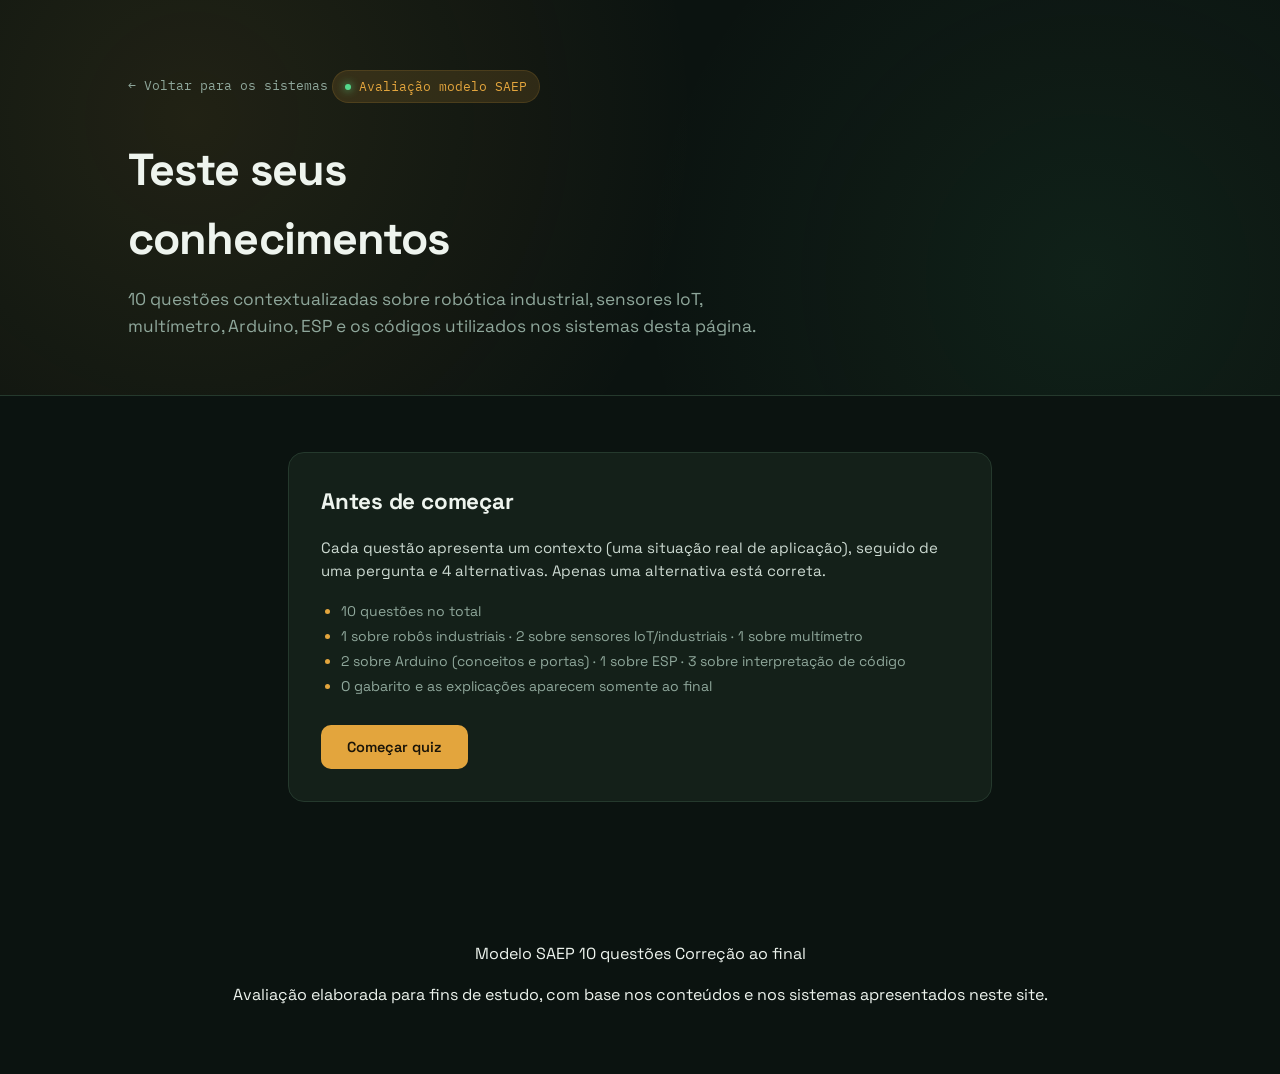
==== html/quiz.html @ 15fb1f16 "home" ====
<!DOCTYPE html>
<html lang="pt-br">
<head>
<meta charset="UTF-8">
<meta name="viewport" content="width=device-width, initial-scale=1.0">
<title>Quiz SAEP — Sistemas Arduino</title>
<link rel="preconnect" href="https://fonts.googleapis.com">
<link rel="preconnect" href="https://fonts.gstatic.com" crossorigin>
<link href="https://fonts.googleapis.com/css2?family=Space+Grotesk:wght@400;500;600;700&family=IBM+Plex+Mono:wght@400;500;600&display=swap" rel="stylesheet">
<link rel="stylesheet" href="../css/style.css">
<link rel="stylesheet" href="../css/quiz.css">
</head>
<body>

  <header class="quiz-header">
    <div class="wrap">
      <a class="back-link" href="index.html">← Voltar para os sistemas</a>
      <span class="eyebrow-chip"><span class="dot"></span> Avaliação modelo SAEP</span>
      <h1>Teste seus conhecimentos</h1>
      <p class="lead">10 questões contextualizadas sobre robótica industrial, sensores IoT, multímetro, Arduino, ESP e os códigos utilizados nos sistemas desta página.</p>
    </div>
  </header>

  <main class="wrap quiz-main">

    <!-- ---------- TELA INICIAL ---------- -->
    <section id="intro-screen" class="quiz-card">
      <h2>Antes de começar</h2>
      <p>Cada questão apresenta um contexto (uma situação real de aplicação), seguido de uma pergunta e 4 alternativas. Apenas uma alternativa está correta.</p>
      <ul>
        <li>10 questões no total</li>
        <li>1 sobre robôs industriais · 2 sobre sensores IoT/industriais · 1 sobre multímetro</li>
        <li>2 sobre Arduino (conceitos e portas) · 1 sobre ESP · 3 sobre interpretação de código</li>
        <li>O gabarito e as explicações aparecem somente ao final</li>
      </ul>
      <button id="start-btn" class="btn-primary">Começar quiz</button>
    </section>

    <!-- ---------- TELA DA QUESTÃO ---------- -->
    <section id="quiz-screen" class="quiz-card" hidden>
      <div class="quiz-progress">
        <div class="progress-track"><div class="progress-fill" id="progress-fill"></div></div>
        <span id="progress-text">Questão 1 de 10</span>
      </div>

      <span class="tema-badge" id="tema-badge"></span>
      <div class="contexto-box" id="contexto-box"></div>
      <p class="pergunta" id="pergunta-text"></p>
      <div class="alternativas" id="alternativas-container"></div>

      <div class="quiz-nav">
        <button id="prev-btn" class="btn-secondary">Voltar</button>
        <button id="next-btn" class="btn-primary" disabled>Próxima</button>
      </div>
    </section>

    <!-- ---------- TELA DE RESULTADO ---------- -->
    <section id="result-screen" class="quiz-card" hidden>
      <h2>Resultado</h2>
      <div class="score-box">
        <span class="score-number" id="score-number">0/10</span>
        <span class="score-label" id="score-label"></span>
      </div>
      <button id="restart-btn" class="btn-secondary">Refazer quiz</button>
      <div class="review-list" id="review-list"></div>
    </section>

  </main>

  <footer>
    <div class="badges">
      <span class="meta-pill">Modelo SAEP</span>
      <span class="meta-pill">10 questões</span>
      <span class="meta-pill">Correção ao final</span>
    </div>
    <p>Avaliação elaborada para fins de estudo, com base nos conteúdos e nos sistemas apresentados neste site.</p>
  </footer>

<script src="quiz.js"></script>
</body>
</html>
---- css/style.css ----
/* =========================================================
   Sistemas Arduino — Tinkercad + Testes Físicos
   Folha de estilos
   ========================================================= */

:root{
  --bg:#0b1310;
  --bg-elev:#0f1a15;
  --panel:#142019;
  --panel-2:#0f1913;
  --border:#25392d;
  --text:#eef4ee;
  --muted:#8fa79b;
  --amber:#e3a53d;
  --amber-soft:rgba(227,165,61,.14);
  --green:#54d98c;
  --red:#ef5a4c;
  --yellow:#f0c94d;
  --mono:'IBM Plex Mono', monospace;
  --sans:'Space Grotesk', sans-serif;
}

*{box-sizing:border-box;}
html{scroll-behavior:smooth;}
body{
  margin:0;
  background:var(--bg);
  color:var(--text);
  font-family:var(--sans);
  line-height:1.55;
  -webkit-font-smoothing:antialiased;
}
::selection{background:var(--amber);color:#12190f;}

a{color:var(--amber);}

img,svg{display:block;}

.wrap{
  max-width:1080px;
  margin:0 auto;
  padding:0 28px;
}

/* ---------- HERO ---------- */
.hero{
  position:relative;
  overflow:hidden;
  padding:50px 0 90px;
  background:
    radial-gradient(circle at 18% 20%, rgba(227,165,61,.10), transparent 45%),
    radial-gradient(circle at 82% 75%, rgba(84,217,140,.08), transparent 40%),
    var(--bg);
  border-bottom:1px solid var(--border);
}
nav{
  text-align: center;
  padding: 30px 0 30px;
}
nav a{
  text-decoration: none;
  font-size: 1.5rem;
}
nav a:hover{
  color: var(--green);
}
.hero::before{
  content:"";
  /* position:absolute; */
  inset:0;
  opacity:.5;
  mask-image: radial-gradient(ellipse at 50% 20%, black 0%, transparent 70%);
}
.hero-inner{position:relative;}
.eyebrow-chip{
  display:inline-flex;
  align-items:center;
  gap:8px;
  font-family:var(--mono);
  font-size:12.5px;
  color:var(--amber);
  border:1px solid var(--amber-soft);
  background:var(--amber-soft);
  padding:6px 12px;
  border-radius:999px;
}
.eyebrow-chip .dot{
  width:6px;height:6px;border-radius:50%;
  background:var(--green);
  box-shadow:0 0 8px var(--green);
  animation:pulse 2s ease-in-out infinite;
}
@keyframes pulse{
  0%,100%{opacity:1;}
  50%{opacity:.35;}
}
.hero h1{
  font-size:clamp(2.2rem, 5vw, 3.6rem);
  font-weight:700;
  letter-spacing:-.02em;
  margin:22px 0 16px;
  max-width:14ch;
}
.hero p.lead{
  color:var(--muted);
  font-size:clamp(1rem, 1.6vw, 1.18rem);
  max-width:56ch;
  margin:0 0 34px;
}
.hero-meta{
  display:flex;
  flex-wrap:wrap;
  gap:10px;
}


/* ---------- NAV ---------- */
.toc{
  position:sticky;
  top:0;
  z-index:20;
  background:rgba(11,19,16,.86);
  backdrop-filter:blur(10px);
  border-bottom:1px solid var(--border);
}
.toc-inner{
  max-width:1080px;
  margin:0 auto;
  padding:0 28px;
  display:flex;
  gap:6px;
  overflow-x:auto;
}
.toc a{
  display:block;
  white-space:nowrap;
  padding:16px 16px;
  font-size:14px;
  color:var(--muted);
  text-decoration:none;
  border-bottom:2px solid transparent;
  transition:color .15s, border-color .15s;
}
.toc a:hover{color:var(--text); border-color:var(--amber-soft);}

/* ---------- SYSTEM SECTIONS ---------- */
.sistema{
  padding:90px 0 0;
  border-bottom:1px solid var(--border);
}
.sistema:last-of-type{border-bottom:none;}

.sis-head{
  display:flex;
  align-items:baseline;
  gap:16px;
  margin-bottom:8px;
}
.sis-num{
  font-family:var(--mono);
  color:var(--amber);
  font-size:14px;
  letter-spacing:.02em;
}
.sistema h2{
  font-size:clamp(1.5rem, 3vw, 2.1rem);
  margin:0;
  letter-spacing:-.01em;
}
.sis-tag{
  color:var(--muted);
  font-size:15px;
  max-width:70ch;
  margin:10px 0 36px;
}

.grid-2{
  display:grid;
  grid-template-columns:1.05fr .95fr;
  gap:32px;
  align-items:start;
}
@media (max-width:860px){
  .grid-2{grid-template-columns:1fr;}
}

.panel{
  background:var(--panel);
  border:1px solid var(--border);
  border-radius:14px;
  padding:22px 24px;
}

.panel h3{
  font-size:15px;
  margin:0 0 14px;
  color:var(--text);
  font-weight:600;
}
.panel h3 .fn{
  color:var(--muted);
  font-weight:400;
  font-family:var(--mono);
  font-size:12.5px;
  margin-left:8px;
}

.desc p{
  color:#cddad2;
  font-size:15px;
  margin:0 0 14px;
}
.sensor-list{
  list-style:none;
  padding:0;
  margin:0 0 4px;
  display:flex;
  flex-direction:column;
  gap:8px;
}
.sensor-list li{
  font-size:13.5px;
  color:var(--muted);
  display:flex;
  gap:10px;
}
.sensor-list li b{color:var(--text); font-weight:600; min-width:auto;}

/* logic table */
.logic{
  margin-top:18px;
  border-top:1px solid var(--border);
  padding-top:16px;
}
.logic-row{
  display:flex;
  justify-content:space-between;
  gap:14px;
  padding:8px 0;
  font-size:13.5px;
  border-bottom:1px dashed var(--border);
}
.logic-row:last-child{border-bottom:none;}
.logic-row .cond{color:#cddad2;}
.logic-row .out{
  font-family:var(--mono);
  color:var(--amber);
  white-space:nowrap;
}

/* video box */
.video-box{
  background:var(--panel-2);
  border:1px dashed var(--border);
  border-radius:14px;
  aspect-ratio:16/10;
  display:flex;
  flex-direction:column;
  align-items:center;
  justify-content:center;
  text-align:center;
  gap:10px;
  padding:24px;
}
.video-box svg{opacity:.5;}
.video-box p{
  margin:0;
  font-size:14px;
  color:var(--muted);
}
.video-box video{
  font-family:var(--mono);
  display: flex;
  align-self: center;
  font-size:11.5px;
  color:#5f7469;
  max-width:500px;
}

/* simulator */
.sim{
  margin-top:18px;
  border-top:1px solid var(--border);
  padding-top:18px;
  display:flex;
  flex-direction:column;
  gap:14px;
}
.sim label{
  display:flex;
  justify-content:space-between;
  font-size:12.5px;
  font-family:var(--mono);
  color:var(--muted);
  margin-bottom:6px;
}
.sim label span{color:var(--amber);}
.sim input[type=range]{
  width:100%;
  accent-color:var(--amber);
}
.btn-toggle{
  align-self:flex-start;
  font-family:var(--mono);
  font-size:13px;
  background:var(--bg-elev);
  border:1px solid var(--border);
  color:var(--text);
  padding:9px 14px;
  border-radius:8px;
  cursor:pointer;
}
.btn-toggle:hover{border-color:var(--amber);}
.btn-toggle span{color:var(--amber); font-weight:600;}

.sim-result{
  display:flex;
  align-items:center;
  gap:12px;
  background:var(--bg-elev);
  border:1px solid var(--border);
  border-radius:10px;
  padding:12px 14px;
}
.led{
  width:16px;height:16px;
  border-radius:50%;
  background:#2a352d;
  border:1px solid var(--border);
  transition:background .1s, box-shadow .1s;
  flex-shrink:0;
}
.led.on{background:var(--green); box-shadow:0 0 14px var(--green);}
.led.on.red{background:var(--red); box-shadow:0 0 14px var(--red);}
.led.on.yellow{background:var(--yellow); box-shadow:0 0 14px var(--yellow);}
#status1, #status2{font-size:13.5px; color:var(--muted);}

.leds3{gap:18px;}
.led-trio{display:flex; align-items:center; gap:6px; font-family:var(--mono); font-size:12px; color:var(--muted);}

/* code panel */
.code-panel{
  margin-top:28px;
  background:var(--panel-2);
  border:1px solid var(--border);
  border-radius:14px;
  overflow:hidden;
}
.code-bar{
  display:flex;
  align-items:center;
  justify-content:space-between;
  padding:12px 18px;
  border-bottom:1px solid var(--border);
  background:var(--panel);
}
.code-bar .fname{
  font-family:var(--mono);
  font-size:13px;
  color:var(--muted);
}
.code-bar .fname b{color:var(--text);}
.copy-btn{
  font-family:var(--mono);
  font-size:12px;
  background:transparent;
  border:1px solid var(--border);
  color:var(--muted);
  padding:6px 12px;
  border-radius:7px;
  cursor:pointer;
  transition:.15s;
}
.copy-btn:hover{color:var(--amber); border-color:var(--amber);}
.copy-btn.done{color:var(--green); border-color:var(--green);}

pre{
  margin:0;
  padding:20px 22px;
  overflow-x:auto;
  max-height:480px;
}
pre code{
  font-family:var(--mono);
  font-size:13px;
  line-height:1.65;
  color:#cfe3d6;
  white-space:pre;
}

/* footer */
footer{
  padding:50px 0 50px;
  text-align:center;
}

@media (prefers-reduced-motion: reduce){
  *{animation-duration:0.001ms !important; animation-iteration-count:1 !important; transition-duration:0.001ms !important;}
  html{scroll-behavior:auto;}
}
 
/* =========================================================
   HOME — estilos adicionais
   Não remover os estilos acima.
   ========================================================= */

.home-hero {
    padding: 90px 0;
}

.home-hero span {
    color: var(--amber);
    font-family: var(--mono);
    font-size: 13px;
}

.home-hero h1 {
align-self: center;    
max-width: 700px;
    font-size: clamp(2.4rem, 5vw, 3.5rem);
}

.home-hero p {
    max-width: 600px;
    color: var(--muted);
    font-size: 18px;
}

.home-btn {
    display: inline-block;
    margin-top: 20px;
    padding: 12px 22px;

    background: var(--amber);
    color: #171208;

    border-radius: 8px;
    text-decoration: none;
    font-weight: 600;
}

.home-btn:hover {
    filter: brightness(1.1);
}


/* CARDS DA HOME */

.home-cards {
    display: grid;
    grid-template-columns: repeat(3, 1fr);
    gap: 20px;
}

.home-card {
    padding: 24px;

    background: var(--panel);
    border: 1px solid var(--border);
    border-radius: 12px;
}

.home-card h3 {
    margin-top: 0;
}

.home-card p {
    color: var(--muted);
    line-height: 1.6;
}

.home-card a {
    color: var(--amber);
    text-decoration: none;
}


/* SEÇÕES DA HOME */

.home-section {
    padding: 60px 0;
    border-bottom: 1px solid var(--border);
}

.home-section p {
    max-width: 700px;
    color: var(--muted);
    line-height: 1.6;
}


/* SENSORES */

.home-sensors {
    display: flex;
    flex-wrap: wrap;
    gap: 10px;
    margin-top: 20px;
}

.home-sensors span {
    padding: 8px 14px;

    color: var(--green);

    background: var(--panel);
    border: 1px solid var(--border);
    border-radius: 20px;

    font-family: var(--mono);
    font-size: 12px;
}


/* QUIZ */

.home-quiz {
    margin: 60px 0;
    padding: 40px;

    text-align: center;

    background: var(--panel);
    border: 1px solid var(--border);
    border-radius: 14px;
}

.home-quiz p {
    max-width: 600px;
    margin: 0 auto;
    color: var(--muted);
}


/* RESPONSIVO */

@media (max-width: 700px) {

    .home-cards {
        grid-template-columns: 1fr;
    }

    .home-hero {
        padding: 60px 0;
    }

    .home-hero h1 {
        font-size: 2.3rem;
    }

}
---- css/quiz.css ----
/* =========================================================
   Quiz SAEP — estilos específicos desta página
   (usa as variáveis definidas em style.css)
   ========================================================= */

/* ---------- cabeçalho da página ---------- */
.quiz-header{
  position:relative;
  overflow:hidden;
  padding:70px 0 56px;
  background:
    radial-gradient(circle at 15% 30%, rgba(227,165,61,.10), transparent 45%),
    radial-gradient(circle at 85% 70%, rgba(84,217,140,.07), transparent 40%),
    var(--bg);
  border-bottom:1px solid var(--border);
}
.back-link{
  display:inline-flex;
  align-items:center;
  gap:6px;
  font-family:var(--mono);
  font-size:12.5px;
  color:var(--muted);
  text-decoration:none;
  margin-bottom:22px;
}
.back-link:hover{color:var(--amber);}
.quiz-header h1{
  font-size:clamp(1.9rem, 4.2vw, 2.8rem);
  font-weight:700;
  letter-spacing:-.02em;
  margin:18px 0 12px;
  max-width:18ch;
}
.quiz-header p.lead{
  color:var(--muted);
  font-size:clamp(.98rem, 1.4vw, 1.08rem);
  max-width:60ch;
  margin:0;
}

/* ---------- layout principal ---------- */
.quiz-main{
  padding:56px 28px 90px;
  max-width:760px;
}

.quiz-card{
  background:var(--panel);
  border:1px solid var(--border);
  border-radius:16px;
  padding:32px;
}
.quiz-card h2{
  margin:0 0 16px;
  font-size:1.4rem;
  letter-spacing:-.01em;
}
.quiz-card > p{
  color:#cddad2;
  font-size:15px;
  margin:0 0 16px;
}
.quiz-card ul{
  color:var(--muted);
  font-size:14px;
  line-height:1.8;
  margin:0 0 26px;
  padding-left:20px;
}
.quiz-card ul li::marker{color:var(--amber);}

/* ---------- botões ---------- */
.btn-primary{
  font-family:var(--sans);
  font-weight:600;
  font-size:14.5px;
  background:var(--amber);
  color:#1a1408;
  border:none;
  padding:13px 26px;
  border-radius:10px;
  cursor:pointer;
  transition:filter .15s, transform .15s;
}
.btn-primary:hover{filter:brightness(1.08);}
.btn-primary:disabled{
  background:var(--bg-elev);
  color:var(--muted);
  cursor:not-allowed;
  filter:none;
}
.btn-secondary{
  font-family:var(--sans);
  font-weight:600;
  font-size:14.5px;
  background:transparent;
  color:var(--text);
  border:1px solid var(--border);
  padding:12px 24px;
  border-radius:10px;
  cursor:pointer;
  transition:border-color .15s, color .15s;
}
.btn-secondary:hover{border-color:var(--amber); color:var(--amber);}

/* ---------- barra de progresso ---------- */
.quiz-progress{
  display:flex;
  align-items:center;
  gap:14px;
  margin-bottom:22px;
}
.progress-track{
  flex:1;
  height:6px;
  background:var(--bg-elev);
  border-radius:999px;
  overflow:hidden;
}
.progress-fill{
  height:100%;
  width:10%;
  background:var(--amber);
  border-radius:999px;
  transition:width .25s ease;
}
#progress-text{
  font-family:var(--mono);
  font-size:12.5px;
  color:var(--muted);
  white-space:nowrap;
}

/* ---------- badge de tema ---------- */
.tema-badge{
  display:inline-block;
  font-family:var(--mono);
  font-size:11.5px;
  color:var(--amber);
  background:var(--amber-soft);
  border:1px solid var(--amber-soft);
  padding:5px 11px;
  border-radius:999px;
  margin-bottom:18px;
}

/* ---------- contexto ---------- */
.contexto-box{
  background:var(--bg-elev);
  border-left:3px solid var(--amber);
  border-radius:0 10px 10px 0;
  padding:16px 18px;
  font-size:14px;
  color:var(--muted);
  line-height:1.7;
  margin-bottom:20px;
}
.contexto-box code{
  display:block;
  font-family:var(--mono);
  font-size:12.5px;
  color:#cfe3d6;
  background:var(--panel-2);
  border:1px solid var(--border);
  border-radius:8px;
  padding:12px 14px;
  margin-top:10px;
  white-space:pre;
  overflow-x:auto;
}

.pergunta{
  font-size:16.5px;
  font-weight:600;
  color:var(--text);
  margin:0 0 20px;
  line-height:1.5;
}

/* ---------- alternativas ---------- */
.alternativas{
  display:flex;
  flex-direction:column;
  gap:10px;
  margin-bottom:28px;
}
.alt-btn{
  display:flex;
  align-items:flex-start;
  gap:12px;
  text-align:left;
  background:var(--bg-elev);
  border:1px solid var(--border);
  border-radius:10px;
  padding:13px 16px;
  cursor:pointer;
  font-family:var(--sans);
  font-size:14px;
  color:#cddad2;
  transition:border-color .15s, background .15s;
}
.alt-btn:hover{border-color:var(--amber-soft);}
.alt-btn.selected{
  border-color:var(--amber);
  background:var(--amber-soft);
  color:var(--text);
}
.alt-letter{
  flex-shrink:0;
  width:24px; height:24px;
  border-radius:6px;
  background:var(--panel-2);
  border:1px solid var(--border);
  display:flex;
  align-items:center;
  justify-content:center;
  font-family:var(--mono);
  font-size:12px;
  color:var(--muted);
}
.alt-btn.selected .alt-letter{
  background:var(--amber);
  border-color:var(--amber);
  color:#1a1408;
}

.quiz-nav{
  display:flex;
  justify-content:space-between;
  gap:12px;
}

/* ---------- tela de resultado ---------- */
.score-box{
  display:flex;
  align-items:baseline;
  gap:12px;
  margin-bottom:22px;
}
.score-number{
  font-family:var(--mono);
  font-size:2.6rem;
  font-weight:600;
  color:var(--amber);
}
.score-label{
  color:var(--muted);
  font-size:14px;
}

.review-list{
  margin-top:30px;
  display:flex;
  flex-direction:column;
  gap:14px;
}
.review-item{
  background:var(--bg-elev);
  border:1px solid var(--border);
  border-radius:12px;
  padding:16px 18px;
}
.review-item-head{
  display:flex;
  align-items:center;
  gap:10px;
  margin-bottom:8px;
}
.review-status{
  font-family:var(--mono);
  font-size:11px;
  padding:3px 9px;
  border-radius:999px;
  border:1px solid var(--border);
}
.review-status.correct{color:var(--green); border-color:var(--green);}
.review-status.wrong{color:var(--red); border-color:var(--red);}
.review-q-num{
  font-family:var(--mono);
  font-size:12px;
  color:var(--muted);
}
.review-pergunta{
  font-size:14px;
  color:var(--text);
  margin:0 0 8px;
  font-weight:600;
}
.review-answer{
  font-size:13px;
  color:var(--muted);
  margin:2px 0;
}
.review-answer b{color:var(--text); font-weight:600;}
.review-explicacao{
  font-size:13px;
  color:#cddad2;
  margin-top:8px;
  padding-top:8px;
  border-top:1px dashed var(--border);
}

[hidden]{display:none !important;}

@media (max-width:600px){
  .quiz-card{padding:24px 20px;}
  .quiz-main{padding:40px 18px 70px;}
}
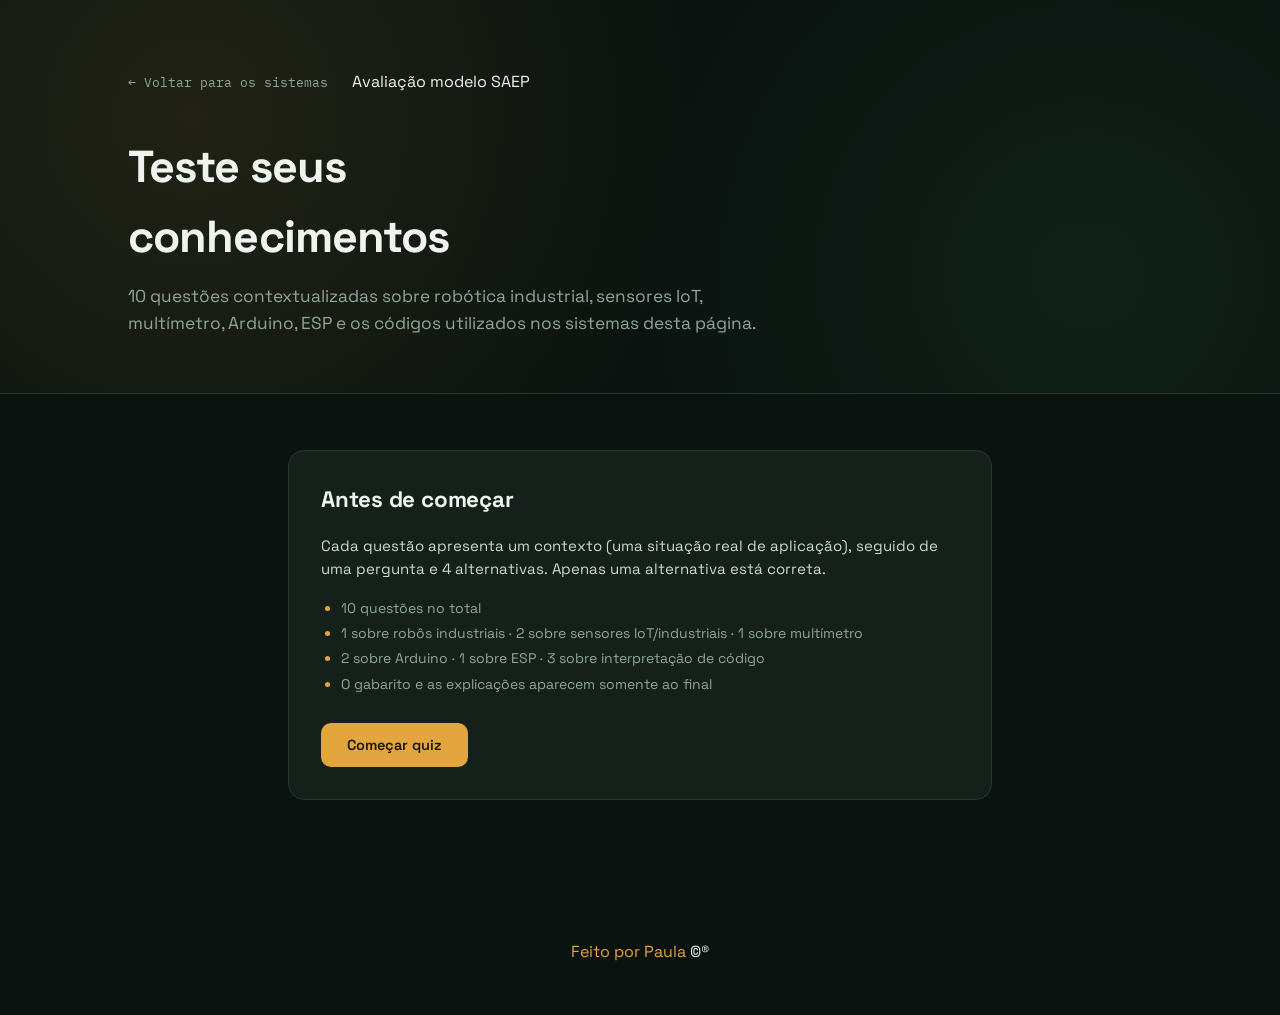
==== commit 2963dfef: "sla" ====
--- a/html/quiz.html
+++ b/html/quiz.html
@@ -7,15 +7,15 @@
 <link rel="preconnect" href="https://fonts.googleapis.com">
 <link rel="preconnect" href="https://fonts.gstatic.com" crossorigin>
 <link href="https://fonts.googleapis.com/css2?family=Space+Grotesk:wght@400;500;600;700&family=IBM+Plex+Mono:wght@400;500;600&display=swap" rel="stylesheet">
+<script src="../js/quiz.js"defer></script>
 <link rel="stylesheet" href="../css/style.css">
 <link rel="stylesheet" href="../css/quiz.css">
 </head>
 <body>
-
   <header class="quiz-header">
     <div class="wrap">
-      <a class="back-link" href="index.html">← Voltar para os sistemas</a>
-      <span class="eyebrow-chip"><span class="dot"></span> Avaliação modelo SAEP</span>
+      <a class="back-link" href="../index.html">← Voltar para os sistemas</a> &emsp;
+      </span> Avaliação modelo SAEP</span>
       <h1>Teste seus conhecimentos</h1>
       <p class="lead">10 questões contextualizadas sobre robótica industrial, sensores IoT, multímetro, Arduino, ESP e os códigos utilizados nos sistemas desta página.</p>
     </div>
@@ -30,7 +30,7 @@
       <ul>
         <li>10 questões no total</li>
         <li>1 sobre robôs industriais · 2 sobre sensores IoT/industriais · 1 sobre multímetro</li>
-        <li>2 sobre Arduino (conceitos e portas) · 1 sobre ESP · 3 sobre interpretação de código</li>
+        <li>2 sobre Arduino · 1 sobre ESP · 3 sobre interpretação de código</li>
         <li>O gabarito e as explicações aparecem somente ao final</li>
       </ul>
       <button id="start-btn" class="btn-primary">Começar quiz</button>
@@ -69,13 +69,8 @@
 
   <footer>
     <div class="badges">
-      <span class="meta-pill">Modelo SAEP</span>
-      <span class="meta-pill">10 questões</span>
-      <span class="meta-pill">Correção ao final</span>
+      <a>Feito por Paula </a>&copy;&reg;
     </div>
-    <p>Avaliação elaborada para fins de estudo, com base nos conteúdos e nos sistemas apresentados neste site.</p>
   </footer>
-
-<script src="quiz.js"></script>
 </body>
 </html>
--- a/css/style.css
+++ b/css/style.css
@@ -72,24 +72,6 @@
   mask-image: radial-gradient(ellipse at 50% 20%, black 0%, transparent 70%);
 }
 .hero-inner{position:relative;}
-.eyebrow-chip{
-  display:inline-flex;
-  align-items:center;
-  gap:8px;
-  font-family:var(--mono);
-  font-size:12.5px;
-  color:var(--amber);
-  border:1px solid var(--amber-soft);
-  background:var(--amber-soft);
-  padding:6px 12px;
-  border-radius:999px;
-}
-.eyebrow-chip .dot{
-  width:6px;height:6px;border-radius:50%;
-  background:var(--green);
-  box-shadow:0 0 8px var(--green);
-  animation:pulse 2s ease-in-out infinite;
-}
 @keyframes pulse{
   0%,100%{opacity:1;}
   50%{opacity:.35;}
